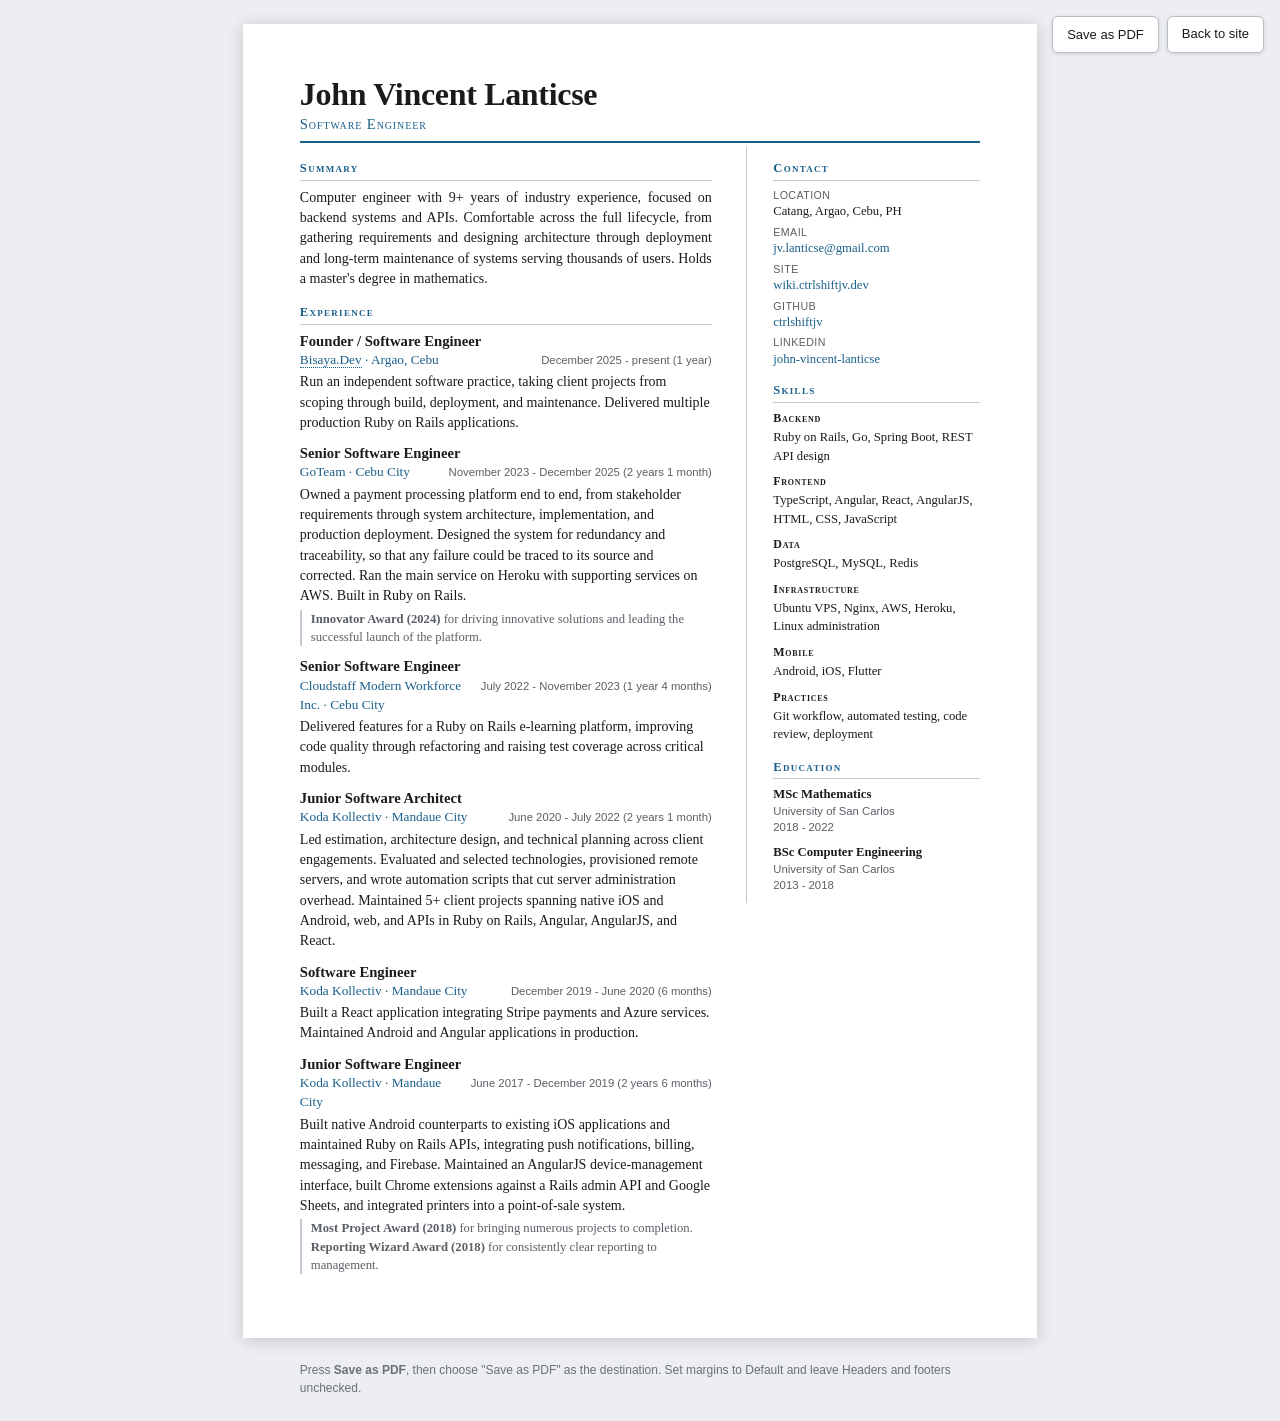
==== resume.html @ d9cea81a "Replace the PDF resume with a printable page Adds resume.html, a two-column resume that exports to P" ====
<!DOCTYPE html>
<html lang="en">
  <head>
    <meta charset="utf-8" />
    <meta name="viewport" content="width=device-width, initial-scale=1.0" />
    <meta name="description" content="Resume of John Vincent Lanticse, software engineer." />
    <meta name="robots" content="noindex" />

    <title>Resume - John Vincent Lanticse</title>
    <link rel="icon" type="image/x-icon" href="favicon.ico" />

    <style>
      :root {
        --ink: #1b1b1b;
        --muted: #5a5f66;
        --rule: #c3c9d0;
        --accent: #1a5f8a;
        --page: #ffffff;
        --desk: #eceef1;
      }

      * { box-sizing: border-box; }

      body {
        margin: 0;
        background: var(--desk);
        color: var(--ink);
        font-family: Georgia, 'Times New Roman', serif;
        font-size: 10.5pt;
        line-height: 1.45;
      }

      /* The on-screen sheet mimics the printed A4 page. */
      .sheet {
        width: 210mm;
        min-height: 297mm;
        margin: 24px auto;
        padding: 14mm 15mm;
        background: var(--page);
        box-shadow: 0 2px 16px rgba(0, 0, 0, 0.18);
      }

      header {
        border-bottom: 2px solid var(--accent);
        padding-bottom: 6px;
        margin-bottom: 4px;
      }

      h1 {
        margin: 0;
        font-size: 24pt;
        line-height: 1.1;
        letter-spacing: -0.01em;
      }

      .tagline {
        margin: 2px 0 0;
        color: var(--accent);
        font-size: 11pt;
        font-variant: small-caps;
        letter-spacing: 0.06em;
      }

      .grid {
        display: grid;
        grid-template-columns: 1fr 62mm;
        gap: 0 9mm;
        align-items: start;
      }

      aside { border-left: 1px solid var(--rule); padding-left: 7mm; }

      h2 {
        font-size: 9.5pt;
        font-variant: small-caps;
        letter-spacing: 0.1em;
        color: var(--accent);
        border-bottom: 1px solid var(--rule);
        margin: 14px 0 7px;
        padding-bottom: 2px;
        font-weight: bold;
      }
      main > section:first-child h2 { margin-top: 12px; }
      aside > section:first-child h2 { margin-top: 12px; }

      .summary { margin: 0; text-align: justify; }

      .role { margin-bottom: 11px; break-inside: avoid; }

      .role-title { font-weight: bold; font-size: 11pt; line-height: 1.25; }

      .role-meta {
        display: flex;
        justify-content: space-between;
        align-items: baseline;
        gap: 10px;
      }

      .role-dates {
        color: var(--muted);
        font-size: 8.5pt;
        white-space: nowrap;
        font-family: Helvetica, Arial, sans-serif;
      }

      .role-org { color: var(--accent); font-size: 10pt; }
      .role-org a { color: inherit; text-decoration: none; border-bottom: 1px dotted currentColor; }

      .duration { color: var(--muted); font-size: 8.5pt; font-family: Helvetica, Arial, sans-serif; }

      .role p { margin: 3px 0 0; }

      .award {
        margin-top: 3px;
        font-size: 9.5pt;
        color: var(--muted);
        padding-left: 9px;
        border-left: 2px solid var(--rule);
      }

      .contact { margin: 0; font-size: 9.5pt; }
      .contact > div { margin-bottom: 5px; }
      .contact dt {
        color: var(--muted);
        font-size: 8pt;
        font-family: Helvetica, Arial, sans-serif;
        letter-spacing: 0.04em;
        text-transform: uppercase;
      }
      .contact dd { margin: 0; line-height: 1.3; }
      /* long handles and addresses wrap rather than overflow the narrow column */
      .contact a { color: var(--accent); text-decoration: none; overflow-wrap: anywhere; }

      .edu { margin-bottom: 9px; break-inside: avoid; }
      .edu-degree { font-weight: bold; font-size: 9.5pt; line-height: 1.3; }
      .edu-meta { color: var(--muted); font-size: 8.5pt; font-family: Helvetica, Arial, sans-serif; }

      .skill-group { margin-bottom: 8px; break-inside: avoid; }
      .skill-label {
        font-variant: small-caps;
        letter-spacing: 0.06em;
        font-size: 9pt;
        font-weight: bold;
      }
      .skill-list { margin: 1px 0 0; font-size: 9.5pt; color: var(--ink); }

      .toolbar {
        position: fixed;
        top: 16px;
        right: 16px;
        display: flex;
        gap: 8px;
        font-family: Helvetica, Arial, sans-serif;
      }

      .toolbar button,
      .toolbar a {
        font-size: 13px;
        padding: 8px 14px;
        border-radius: 6px;
        border: 1px solid #b7bdc5;
        background: #fff;
        color: #1b1b1b;
        cursor: pointer;
        text-decoration: none;
        box-shadow: 0 1px 4px rgba(0, 0, 0, 0.12);
      }
      .toolbar button:hover,
      .toolbar a:hover { background: #f1f3f5; }

      .hint {
        max-width: 210mm;
        margin: 0 auto;
        padding: 0 15mm 24px;
        font-family: Helvetica, Arial, sans-serif;
        font-size: 12px;
        color: #6b7177;
      }

      @media (max-width: 900px) {
        .sheet { width: auto; min-height: 0; margin: 12px; padding: 18px; }
        .grid { grid-template-columns: 1fr; gap: 0; }
        aside { border-left: 0; padding-left: 0; }
        .toolbar { position: static; margin: 12px; }
        .hint { padding: 0 12px 20px; }
      }

      @page {
        size: A4;
        margin: 12mm 13mm;
      }

      /* Tightened so the whole resume lands on a single A4 page. */
      @media print {
        body { background: #fff; font-size: 9.5pt; line-height: 1.37; }
        .sheet {
          width: auto;
          min-height: 0;
          margin: 0;
          padding: 0;
          box-shadow: none;
        }
        .toolbar, .hint { display: none !important; }
        .role-org a { border-bottom: 0; }

        h1 { font-size: 20pt; }
        .tagline { font-size: 10pt; }
        header { padding-bottom: 4px; }
        h2 { font-size: 9.2pt; margin: 10px 0 5px; }
        main > section:first-child h2,
        aside > section:first-child h2 { margin-top: 9px; }
        .role { margin-bottom: 8px; }
        .role-title { font-size: 10.4pt; }
        .role-org { font-size: 9.4pt; }
        .role-dates, .duration { font-size: 8.2pt; }
        .award { font-size: 9pt; margin-top: 3px; }
        .skill-group { margin-bottom: 6px; }
        .skill-list, .contact { font-size: 9.2pt; }
        .contact > div { margin-bottom: 4px; }
        .edu { margin-bottom: 7px; }
      }
    </style>
  </head>
  <body>
    <div class="toolbar">
      <button type="button" onclick="window.print()">Save as PDF</button>
      <a href="/">Back to site</a>
    </div>

    <div class="sheet">
      <header>
        <h1>John Vincent Lanticse</h1>
        <p class="tagline">Software Engineer</p>
      </header>

      <div class="grid">
        <main>
          <section>
            <h2>Summary</h2>
            <p class="summary">
              Computer engineer with <span data-since="2017-06">9+</span> years of industry
              experience, focused on backend systems and APIs. Comfortable across the full
              lifecycle, from gathering requirements and designing architecture through
              deployment and long-term maintenance of systems serving thousands of users.
              Holds a master's degree in mathematics.
            </p>
          </section>

          <section>
            <h2>Experience</h2>

            <div class="role">
              <div class="role-title">Founder / Software Engineer</div>
              <div class="role-meta">
                <span class="role-org"><a href="https://bisaya.dev">Bisaya.Dev</a> &middot; Argao, Cebu</span>
                <span class="role-dates" data-start="2025-12">December 2025 - present</span>
              </div>
              <p>
                Run an independent software practice, taking client projects from scoping
                through build, deployment, and maintenance. Delivered multiple production
                Ruby on Rails applications.
              </p>
            </div>

            <div class="role">
              <div class="role-title">Senior Software Engineer</div>
              <div class="role-meta">
                <span class="role-org">GoTeam &middot; Cebu City</span>
                <span class="role-dates" data-start="2023-11" data-end="2025-12">November 2023 - December 2025</span>
              </div>
              <p>
                Owned a payment processing platform end to end, from stakeholder requirements
                through system architecture, implementation, and production deployment.
                Designed the system for redundancy and traceability, so that any failure could
                be traced to its source and corrected. Ran the main service on Heroku with
                supporting services on AWS. Built in Ruby on Rails.
              </p>
              <p class="award">
                <strong>Innovator Award (2024)</strong> for driving innovative solutions and
                leading the successful launch of the platform.
              </p>
            </div>

            <div class="role">
              <div class="role-title">Senior Software Engineer</div>
              <div class="role-meta">
                <span class="role-org">Cloudstaff Modern Workforce Inc. &middot; Cebu City</span>
                <span class="role-dates" data-start="2022-07" data-end="2023-11">July 2022 - November 2023</span>
              </div>
              <p>
                Delivered features for a Ruby on Rails e-learning platform, improving code
                quality through refactoring and raising test coverage across critical modules.
              </p>
            </div>

            <div class="role">
              <div class="role-title">Junior Software Architect</div>
              <div class="role-meta">
                <span class="role-org">Koda Kollectiv &middot; Mandaue City</span>
                <span class="role-dates" data-start="2020-06" data-end="2022-07">June 2020 - July 2022</span>
              </div>
              <p>
                Led estimation, architecture design, and technical planning across client
                engagements. Evaluated and selected technologies, provisioned remote servers,
                and wrote automation scripts that cut server administration overhead.
                Maintained 5+ client projects spanning native iOS and Android, web, and APIs
                in Ruby on Rails, Angular, AngularJS, and React.
              </p>
            </div>

            <div class="role">
              <div class="role-title">Software Engineer</div>
              <div class="role-meta">
                <span class="role-org">Koda Kollectiv &middot; Mandaue City</span>
                <span class="role-dates" data-start="2019-12" data-end="2020-06">December 2019 - June 2020</span>
              </div>
              <p>
                Built a React application integrating Stripe payments and Azure services.
                Maintained Android and Angular applications in production.
              </p>
            </div>

            <div class="role">
              <div class="role-title">Junior Software Engineer</div>
              <div class="role-meta">
                <span class="role-org">Koda Kollectiv &middot; Mandaue City</span>
                <span class="role-dates" data-start="2017-06" data-end="2019-12">June 2017 - December 2019</span>
              </div>
              <p>
                Built native Android counterparts to existing iOS applications and maintained
                Ruby on Rails APIs, integrating push notifications, billing, messaging, and
                Firebase. Maintained an AngularJS device-management interface, built Chrome
                extensions against a Rails admin API and Google Sheets, and integrated
                printers into a point-of-sale system.
              </p>
              <p class="award">
                <strong>Most Project Award (2018)</strong> for bringing numerous projects to
                completion. <strong>Reporting Wizard Award (2018)</strong> for consistently
                clear reporting to management.
              </p>
            </div>
          </section>
        </main>

        <aside>
          <section>
            <h2>Contact</h2>
            <dl class="contact">
              <div><dt>Location</dt><dd>Catang, Argao, Cebu, PH</dd></div>
              <div><dt>Email</dt><dd><a href="mailto:jv.lanticse@gmail.com">jv.lanticse@gmail.com</a></dd></div>
              <div><dt>Site</dt><dd><a href="https://wiki.ctrlshiftjv.dev">wiki.ctrlshiftjv.dev</a></dd></div>
              <div><dt>GitHub</dt><dd><a href="https://github.com/ctrlshiftjv">ctrlshiftjv</a></dd></div>
              <div><dt>LinkedIn</dt><dd><a href="https://www.linkedin.com/in/john-vincent-lanticse">john-vincent-lanticse</a></dd></div>
            </dl>
          </section>

          <section>
            <h2>Skills</h2>

            <div class="skill-group">
              <div class="skill-label">Backend</div>
              <div class="skill-list">Ruby on Rails, Go, Spring Boot, REST API design</div>
            </div>

            <div class="skill-group">
              <div class="skill-label">Frontend</div>
              <div class="skill-list">TypeScript, Angular, React, AngularJS, HTML, CSS, JavaScript</div>
            </div>

            <div class="skill-group">
              <div class="skill-label">Data</div>
              <div class="skill-list">PostgreSQL, MySQL, Redis</div>
            </div>

            <div class="skill-group">
              <div class="skill-label">Infrastructure</div>
              <div class="skill-list">Ubuntu VPS, Nginx, AWS, Heroku, Linux administration</div>
            </div>

            <div class="skill-group">
              <div class="skill-label">Mobile</div>
              <div class="skill-list">Android, iOS, Flutter</div>
            </div>

            <div class="skill-group">
              <div class="skill-label">Practices</div>
              <div class="skill-list">Git workflow, automated testing, code review, deployment</div>
            </div>
          </section>

          <section>
            <h2>Education</h2>

            <div class="edu">
              <div class="edu-degree">MSc Mathematics</div>
              <div class="edu-meta">University of San Carlos<br />2018 - 2022</div>
            </div>

            <div class="edu">
              <div class="edu-degree">BSc Computer Engineering</div>
              <div class="edu-meta">University of San Carlos<br />2013 - 2018</div>
            </div>
          </section>
        </aside>
      </div>
    </div>

    <p class="hint">
      Press <strong>Save as PDF</strong>, then choose "Save as PDF" as the destination.
      Set margins to Default and leave Headers and footers unchecked.
    </p>

    <script>
      // Durations are derived from the dates so they cannot drift out of date.
      (function () {
        var now = new Date();

        function parse(value) {
          var parts = value.split('-');
          return { y: +parts[0], m: +parts[1] };
        }

        function monthsBetween(start, end) {
          return (end.y - start.y) * 12 + (end.m - start.m);
        }

        function humanise(months) {
          var y = Math.floor(months / 12);
          var m = months % 12;
          var out = [];
          if (y) out.push(y + (y === 1 ? ' year' : ' years'));
          if (m) out.push(m + (m === 1 ? ' month' : ' months'));
          return out.join(' ') || 'less than a month';
        }

        var today = { y: now.getFullYear(), m: now.getMonth() + 1 };

        document.querySelectorAll('[data-start]').forEach(function (el) {
          var start = parse(el.dataset.start);
          var end = el.dataset.end ? parse(el.dataset.end) : today;
          var span = document.createElement('span');
          span.className = 'duration';
          span.textContent = ' (' + humanise(monthsBetween(start, end)) + ')';
          el.appendChild(span);
        });

        document.querySelectorAll('[data-since]').forEach(function (el) {
          var years = Math.floor(monthsBetween(parse(el.dataset.since), today) / 12);
          el.textContent = years + '+';
        });
      })();
    </script>
  </body>
</html>
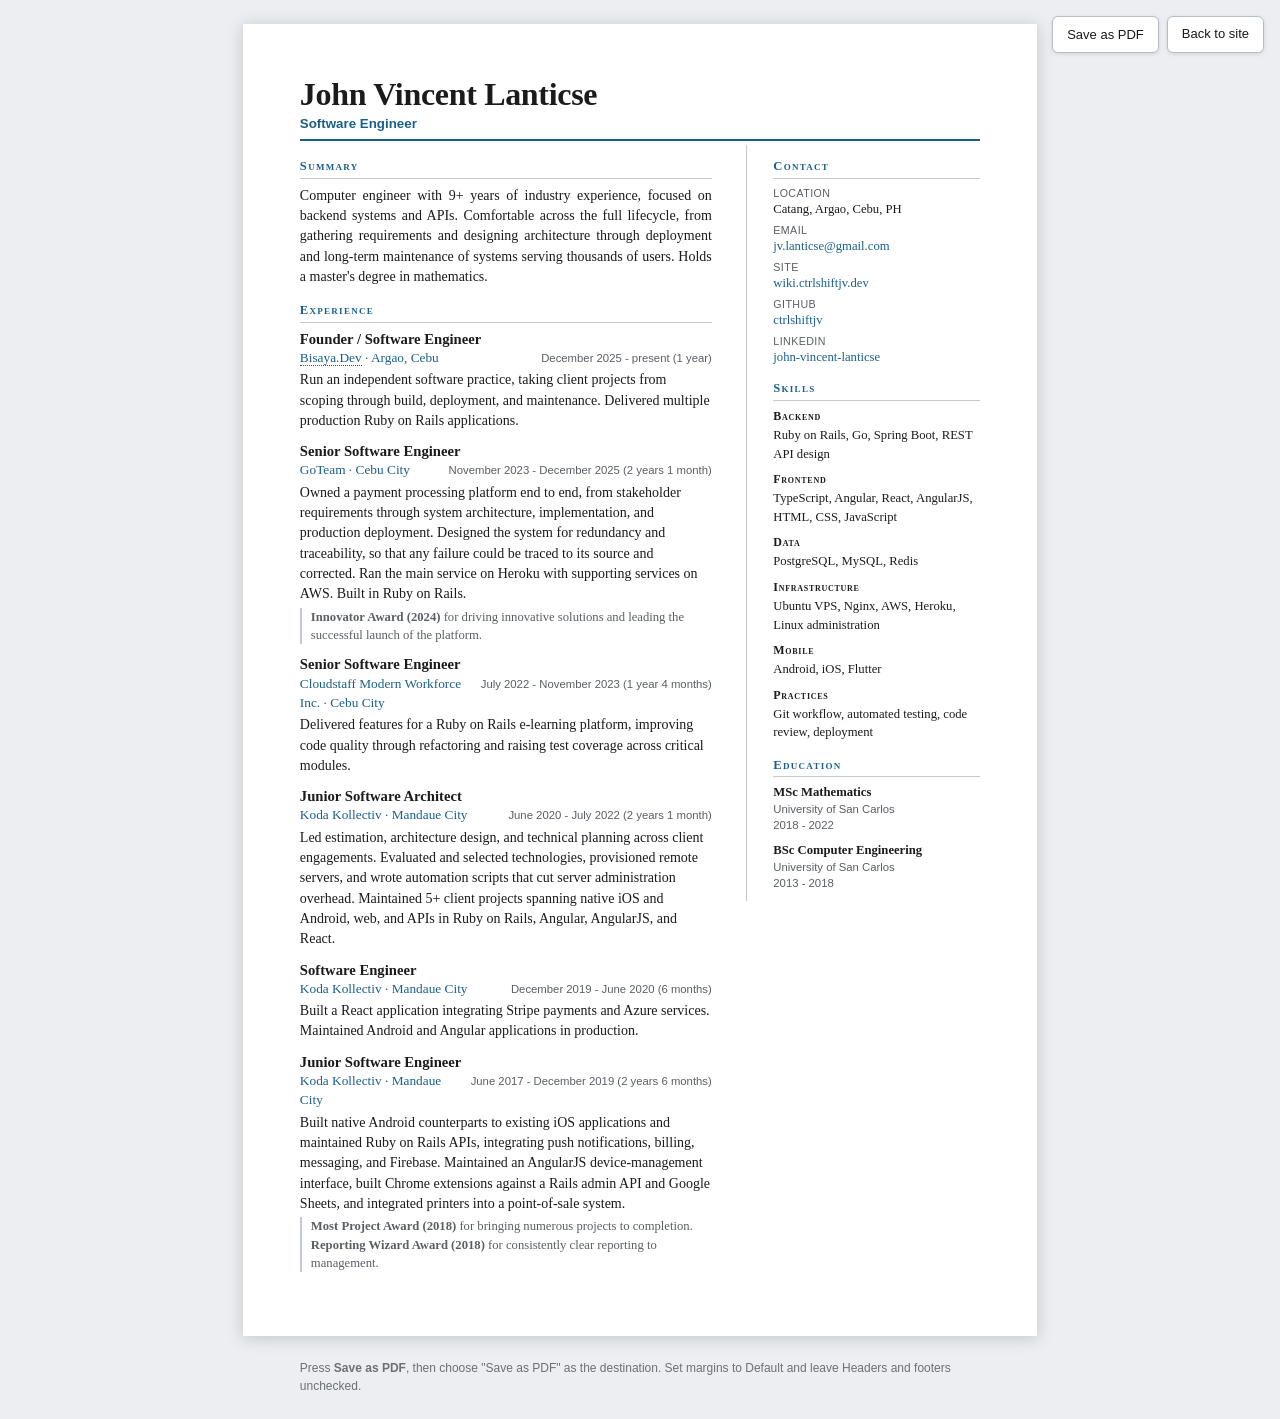
==== commit 5290497b: "Fix the resume print layout The two-column grid collapsed to a single column when printed: the mobil" ====
--- a/resume.html
+++ b/resume.html
@@ -56,9 +56,11 @@
       .tagline {
         margin: 2px 0 0;
         color: var(--accent);
-        font-size: 11pt;
-        font-variant: small-caps;
-        letter-spacing: 0.06em;
+        font-size: 10pt;
+        /* no small-caps and no tracking here: both make the job title extract
+           letter-by-letter, and this is the field a parser reads as the title */
+        font-weight: bold;
+        font-family: Helvetica, Arial, sans-serif;
       }
 
       .grid {
@@ -177,7 +179,9 @@
         color: #6b7177;
       }
 
-      @media (max-width: 900px) {
+      /* screen-scoped: an unqualified query also matches print, where the A4
+         content box is under 900px, and would collapse the two columns */
+      @media screen and (max-width: 900px) {
         .sheet { width: auto; min-height: 0; margin: 12px; padding: 18px; }
         .grid { grid-template-columns: 1fr; gap: 0; }
         aside { border-left: 0; padding-left: 0; }
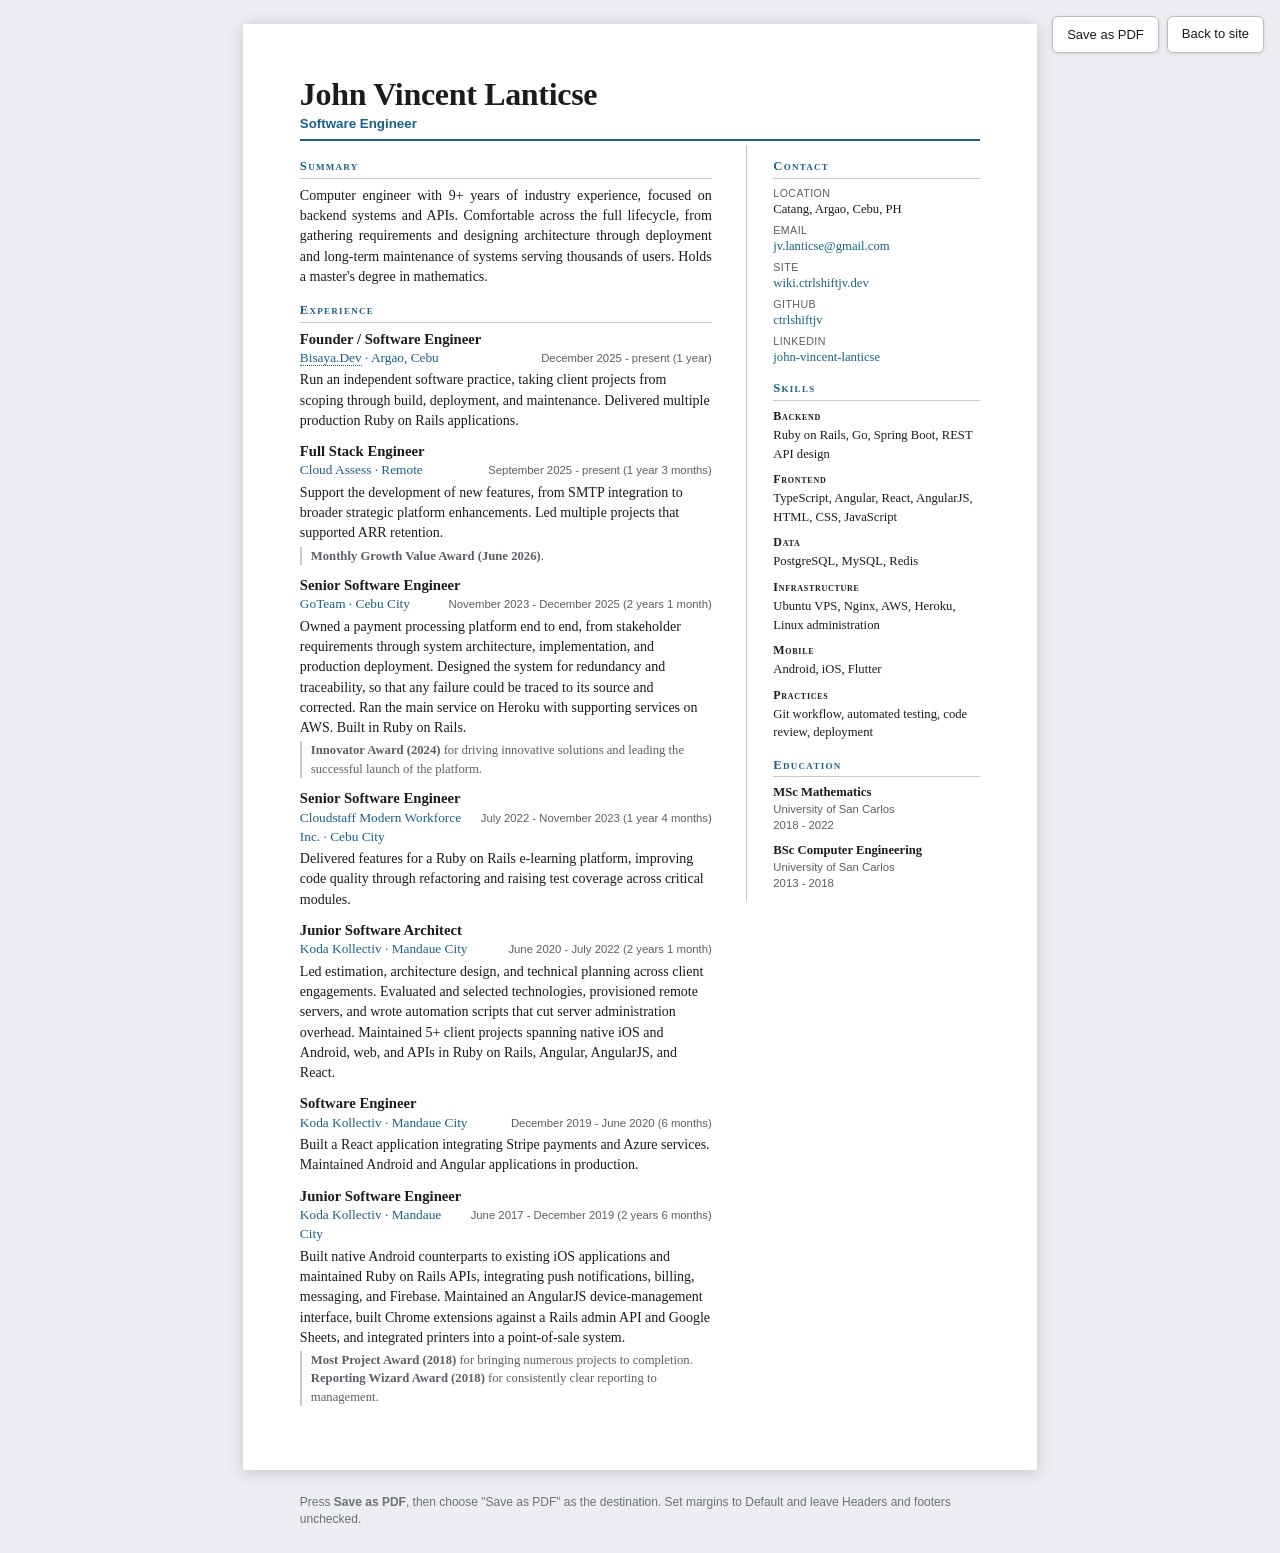
==== commit 0dc19a72: "adds cloudassess experience" ====
--- a/resume.html
+++ b/resume.html
@@ -196,7 +196,7 @@
 
       /* Tightened so the whole resume lands on a single A4 page. */
       @media print {
-        body { background: #fff; font-size: 9.5pt; line-height: 1.37; }
+        body { background: #fff; font-size: 9.3pt; line-height: 1.32; }
         .sheet {
           width: auto;
           min-height: 0;
@@ -210,10 +210,11 @@
         h1 { font-size: 20pt; }
         .tagline { font-size: 10pt; }
         header { padding-bottom: 4px; }
-        h2 { font-size: 9.2pt; margin: 10px 0 5px; }
+        h2 { font-size: 9.2pt; margin: 9px 0 4px; }
         main > section:first-child h2,
-        aside > section:first-child h2 { margin-top: 9px; }
-        .role { margin-bottom: 8px; }
+        aside > section:first-child h2 { margin-top: 8px; }
+        .role { margin-bottom: 5px; }
+        .role:last-child { margin-bottom: 0; }
         .role-title { font-size: 10.4pt; }
         .role-org { font-size: 9.4pt; }
         .role-dates, .duration { font-size: 8.2pt; }
@@ -267,6 +268,22 @@
             </div>
 
             <div class="role">
+              <div class="role-title">Full Stack Engineer</div>
+              <div class="role-meta">
+                <span class="role-org">Cloud Assess &middot; Remote</span>
+                <span class="role-dates" data-start="2025-09">September 2025 - present</span>
+              </div>
+              <p>
+                Support the development of new features, from SMTP integration to broader
+                strategic platform enhancements. Led multiple projects that supported ARR
+                retention.
+              </p>
+              <p class="award">
+                <strong>Monthly Growth Value Award (June 2026)</strong>.
+              </p>
+            </div>
+
+            <div class="role">
               <div class="role-title">Senior Software Engineer</div>
               <div class="role-meta">
                 <span class="role-org">GoTeam &middot; Cebu City</span>
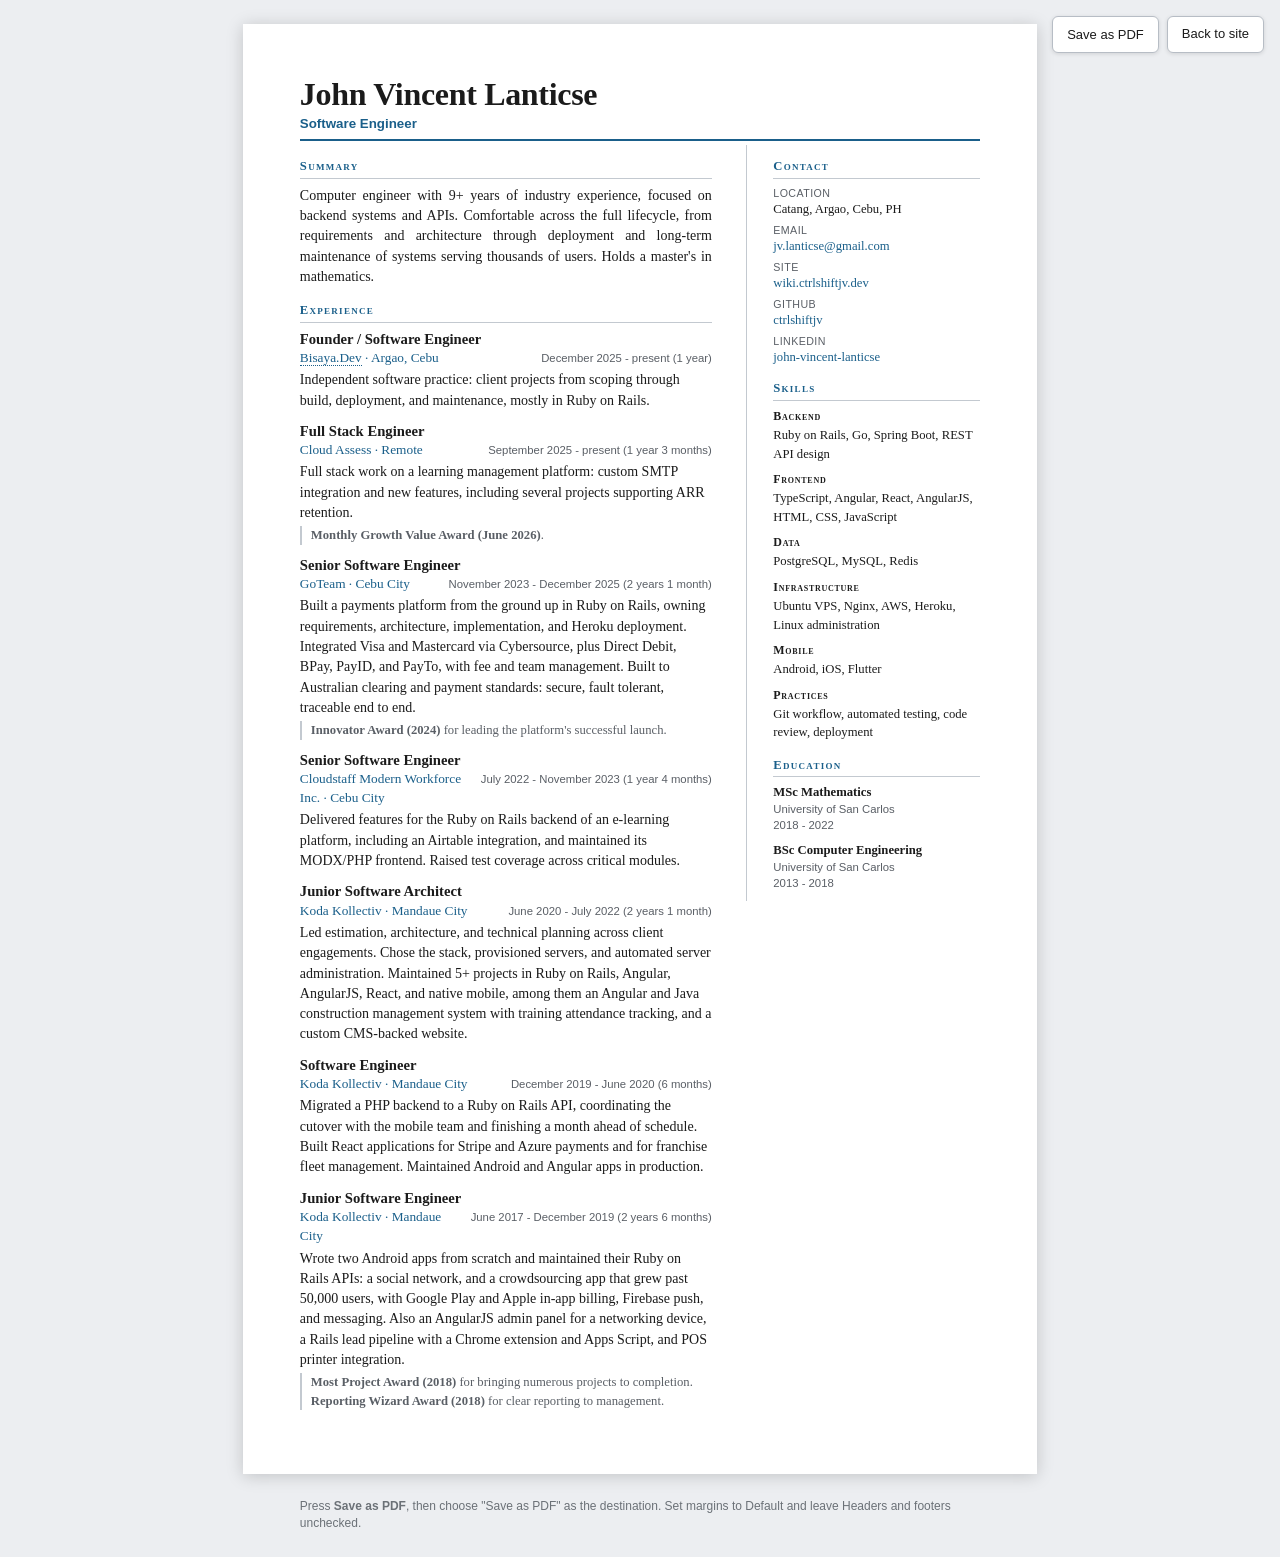
==== commit 23ae0d50: "add details to experiences" ====
--- a/resume.html
+++ b/resume.html
@@ -210,10 +210,10 @@
         h1 { font-size: 20pt; }
         .tagline { font-size: 10pt; }
         header { padding-bottom: 4px; }
-        h2 { font-size: 9.2pt; margin: 9px 0 4px; }
+        h2 { font-size: 9.2pt; margin: 8px 0 3px; }
         main > section:first-child h2,
         aside > section:first-child h2 { margin-top: 8px; }
-        .role { margin-bottom: 5px; }
+        .role { margin-bottom: 4px; }
         .role:last-child { margin-bottom: 0; }
         .role-title { font-size: 10.4pt; }
         .role-org { font-size: 9.4pt; }
@@ -245,9 +245,9 @@
             <p class="summary">
               Computer engineer with <span data-since="2017-06">9+</span> years of industry
               experience, focused on backend systems and APIs. Comfortable across the full
-              lifecycle, from gathering requirements and designing architecture through
-              deployment and long-term maintenance of systems serving thousands of users.
-              Holds a master's degree in mathematics.
+              lifecycle, from requirements and architecture through deployment and long-term
+              maintenance of systems serving thousands of users. Holds a master's in
+              mathematics.
             </p>
           </section>
 
@@ -261,9 +261,8 @@
                 <span class="role-dates" data-start="2025-12">December 2025 - present</span>
               </div>
               <p>
-                Run an independent software practice, taking client projects from scoping
-                through build, deployment, and maintenance. Delivered multiple production
-                Ruby on Rails applications.
+                Independent software practice: client projects from scoping through build,
+                deployment, and maintenance, mostly in Ruby on Rails.
               </p>
             </div>
 
@@ -274,9 +273,8 @@
                 <span class="role-dates" data-start="2025-09">September 2025 - present</span>
               </div>
               <p>
-                Support the development of new features, from SMTP integration to broader
-                strategic platform enhancements. Led multiple projects that supported ARR
-                retention.
+                Full stack work on a learning management platform: custom SMTP integration
+                and new features, including several projects supporting ARR retention.
               </p>
               <p class="award">
                 <strong>Monthly Growth Value Award (June 2026)</strong>.
@@ -290,15 +288,15 @@
                 <span class="role-dates" data-start="2023-11" data-end="2025-12">November 2023 - December 2025</span>
               </div>
               <p>
-                Owned a payment processing platform end to end, from stakeholder requirements
-                through system architecture, implementation, and production deployment.
-                Designed the system for redundancy and traceability, so that any failure could
-                be traced to its source and corrected. Ran the main service on Heroku with
-                supporting services on AWS. Built in Ruby on Rails.
+                Built a payments platform from the ground up in Ruby on Rails, owning
+                requirements, architecture, implementation, and Heroku deployment. Integrated
+                Visa and Mastercard via Cybersource, plus Direct Debit, BPay, PayID, and
+                PayTo, with fee and team management. Built to Australian clearing and payment
+                standards: secure, fault tolerant, traceable end to end.
               </p>
               <p class="award">
-                <strong>Innovator Award (2024)</strong> for driving innovative solutions and
-                leading the successful launch of the platform.
+                <strong>Innovator Award (2024)</strong> for leading the platform's successful
+                launch.
               </p>
             </div>
 
@@ -309,8 +307,9 @@
                 <span class="role-dates" data-start="2022-07" data-end="2023-11">July 2022 - November 2023</span>
               </div>
               <p>
-                Delivered features for a Ruby on Rails e-learning platform, improving code
-                quality through refactoring and raising test coverage across critical modules.
+                Delivered features for the Ruby on Rails backend of an e-learning platform,
+                including an Airtable integration, and maintained its MODX/PHP frontend.
+                Raised test coverage across critical modules.
               </p>
             </div>
 
@@ -321,11 +320,12 @@
                 <span class="role-dates" data-start="2020-06" data-end="2022-07">June 2020 - July 2022</span>
               </div>
               <p>
-                Led estimation, architecture design, and technical planning across client
-                engagements. Evaluated and selected technologies, provisioned remote servers,
-                and wrote automation scripts that cut server administration overhead.
-                Maintained 5+ client projects spanning native iOS and Android, web, and APIs
-                in Ruby on Rails, Angular, AngularJS, and React.
+                Led estimation, architecture, and technical planning across client
+                engagements. Chose the stack, provisioned servers, and automated server
+                administration. Maintained 5+ projects in Ruby on Rails, Angular, AngularJS,
+                React, and native mobile, among them an Angular and Java construction
+                management system with training attendance tracking, and a custom
+                CMS-backed website.
               </p>
             </div>
 
@@ -336,8 +336,10 @@
                 <span class="role-dates" data-start="2019-12" data-end="2020-06">December 2019 - June 2020</span>
               </div>
               <p>
-                Built a React application integrating Stripe payments and Azure services.
-                Maintained Android and Angular applications in production.
+                Migrated a PHP backend to a Ruby on Rails API, coordinating the cutover with
+                the mobile team and finishing a month ahead of schedule. Built React
+                applications for Stripe and Azure payments and for franchise fleet
+                management. Maintained Android and Angular apps in production.
               </p>
             </div>
 
@@ -348,16 +350,16 @@
                 <span class="role-dates" data-start="2017-06" data-end="2019-12">June 2017 - December 2019</span>
               </div>
               <p>
-                Built native Android counterparts to existing iOS applications and maintained
-                Ruby on Rails APIs, integrating push notifications, billing, messaging, and
-                Firebase. Maintained an AngularJS device-management interface, built Chrome
-                extensions against a Rails admin API and Google Sheets, and integrated
-                printers into a point-of-sale system.
+                Wrote two Android apps from scratch and maintained their Ruby on Rails APIs:
+                a social network, and a crowdsourcing app that grew past 50,000 users, with
+                Google Play and Apple in-app billing, Firebase push, and messaging. Also an
+                AngularJS admin panel for a networking device, a Rails lead pipeline with a
+                Chrome extension and Apps Script, and POS printer integration.
               </p>
               <p class="award">
                 <strong>Most Project Award (2018)</strong> for bringing numerous projects to
-                completion. <strong>Reporting Wizard Award (2018)</strong> for consistently
-                clear reporting to management.
+                completion. <strong>Reporting Wizard Award (2018)</strong> for clear reporting
+                to management.
               </p>
             </div>
           </section>
